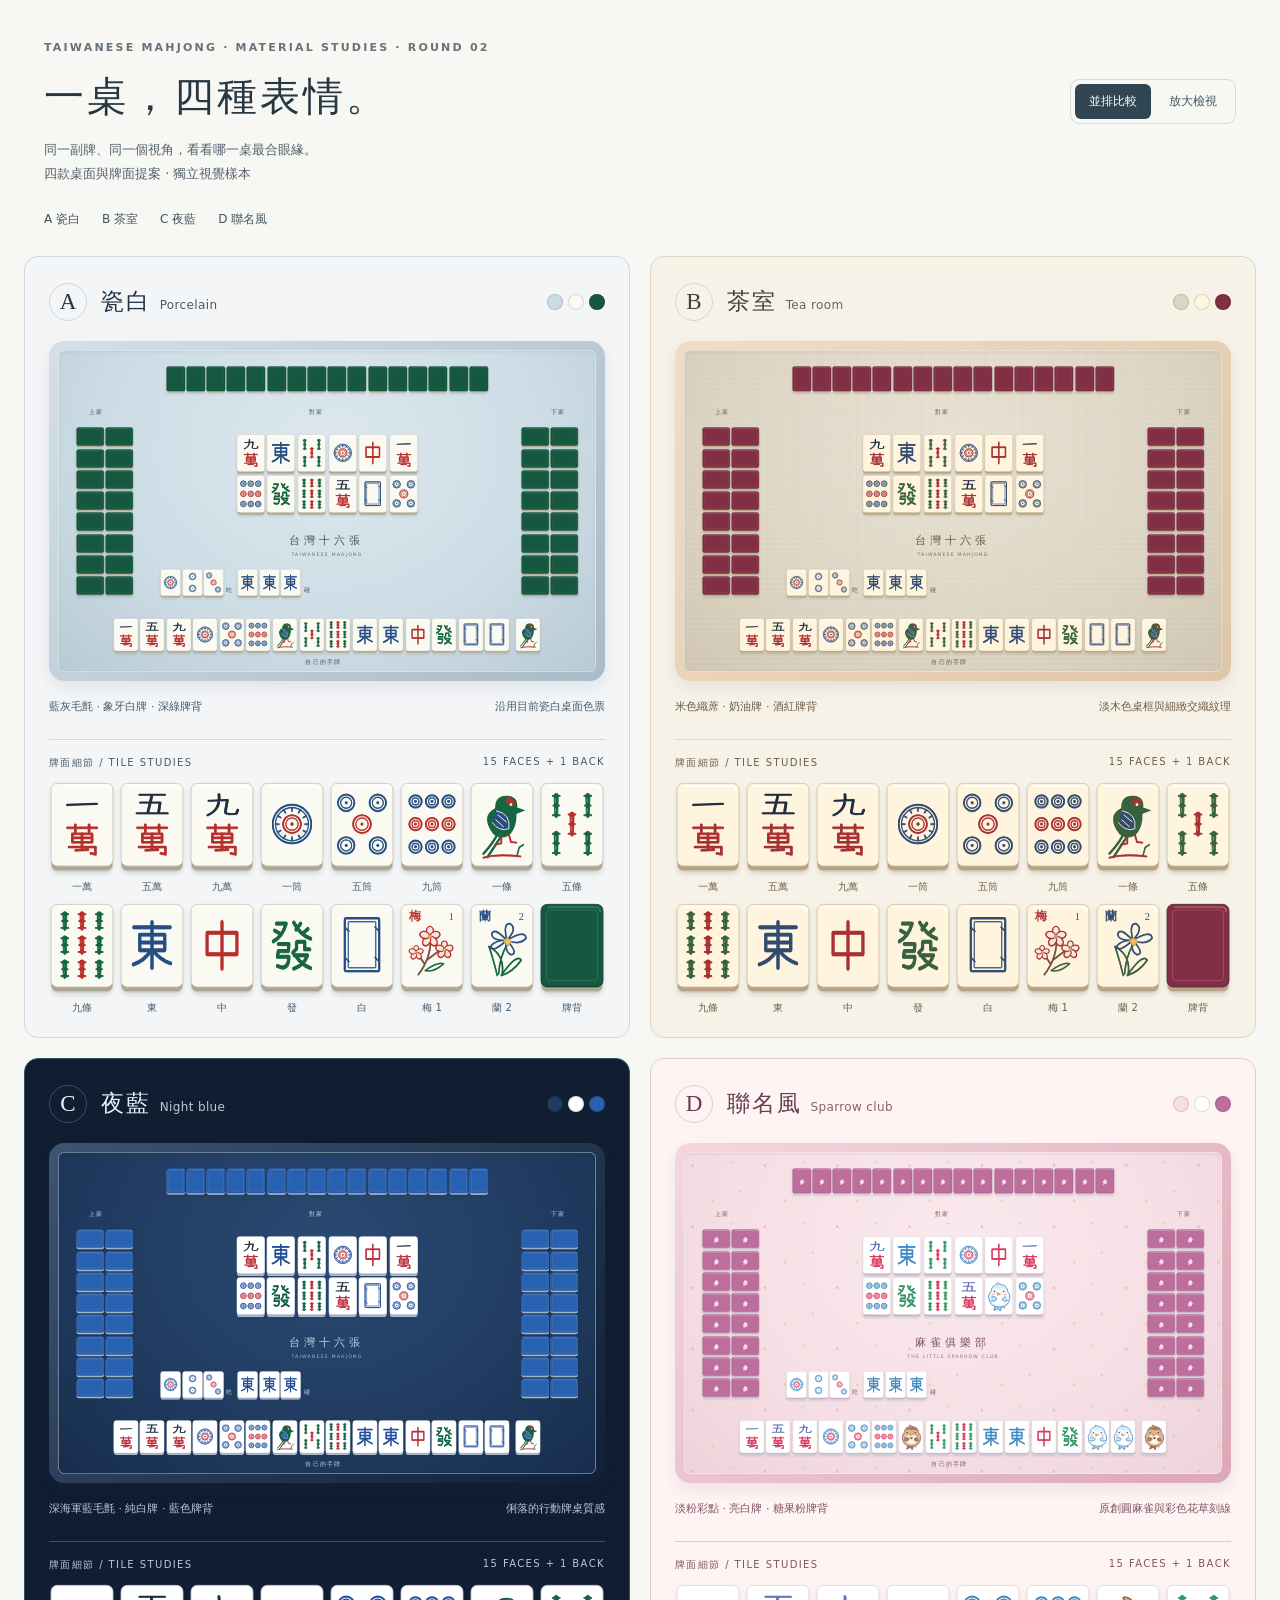
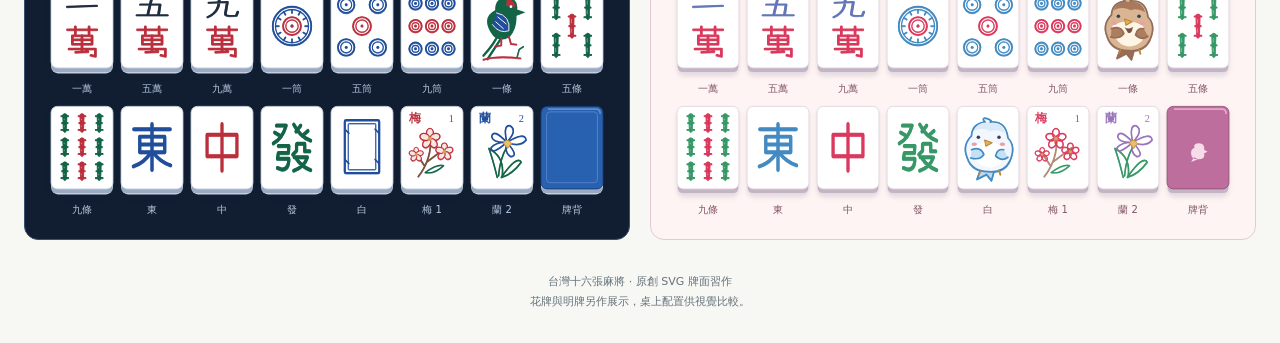
==== server/static/tile-samples.html @ 10862727 "ui: add standalone mahjong table and tile studies Add four comparable table palettes and original in" ====
<!doctype html>
<html lang="zh-Hant">
<head>
  <meta charset="utf-8">
  <meta name="viewport" content="width=device-width, initial-scale=1">
  <meta name="color-scheme" content="light">
  <link rel="icon" href="data:,">
  <title>桌與牌 · 四款樣本</title>
  <style>
    * { box-sizing: border-box; }
    :root { font-family: "Noto Sans TC", "Microsoft JhengHei", system-ui, sans-serif; color: #273741; background: #f7f7f4; }
    body { margin: 0; }
    button, a { -webkit-tap-highlight-color: transparent; }
    .masthead { max-width: 1280px; margin: auto; padding: 40px 44px 28px; }
    .eyebrow { font: 600 11px/1.5 system-ui, sans-serif; letter-spacing: .2em; text-transform: uppercase; color: #65737b; }
    .heading { display: flex; align-items: end; justify-content: space-between; gap: 24px; margin-top: 12px; }
    h1 { margin: 0; font-family: "Noto Serif TC", "PMingLiU", serif; font-weight: 500; font-size: clamp(27px, 4vw, 40px); letter-spacing: .08em; }
    .intro { margin: 14px 0 0; color: #52616b; font-size: 13px; line-height: 1.9; }
    .view-control { display: flex; flex-shrink: 0; gap: 4px; padding: 4px; border: 1px solid #d4dcdf; border-radius: 9px; }
    button { padding: 9px 14px; border: 0; border-radius: 6px; background: transparent; font: inherit; font-size: 12px; color: #43545f; cursor: pointer; }
    button[aria-pressed="true"] { color: white; background: #304753; }
    button:focus-visible, a:focus-visible { outline: 3px solid #3377a2; outline-offset: 3px; }
    .index { display: flex; gap: 22px; margin-top: 24px; }
    .index a { color: #43545f; text-decoration: none; font-size: 12px; }
    .index a:hover { text-decoration: underline; }
    .samples { display: grid; grid-template-columns: repeat(2, minmax(0, 1fr)); gap: 20px; padding: 0 24px 32px; max-width: 2000px; margin: auto; }
    .samples.is-expanded { grid-template-columns: minmax(0, 1fr); max-width: 1280px; padding-inline: 0; gap: 28px; }
    .sample { min-width: 0; overflow: hidden; background: var(--page); color: var(--ink); border: 1px solid var(--line); border-radius: 14px; padding: 26px 24px 22px; scroll-margin-top: 16px; }
    .sample-header { display: flex; align-items: center; gap: 14px; max-width: 900px; margin: 0 auto 20px; }
    .letter { display: grid; place-items: center; width: 38px; height: 38px; border: 1px solid var(--line); border-radius: 50%; font: 400 23px Georgia, serif; }
    h2 { font-family: "Noto Serif TC", "PMingLiU", serif; font-size: 23px; font-weight: 500; margin: 0; letter-spacing: .08em; }
    h2 span { font: 400 12px system-ui, sans-serif; letter-spacing: .03em; margin-left: 9px; opacity: .8; }
    .palette { display: flex; gap: 5px; margin-left: auto; }
    .swatch { width: 16px; height: 16px; border-radius: 50%; border: 1px solid #0002; background: var(--swatch); }
    .table-frame { container-type: inline-size; max-width: 900px; margin: auto; }
    .table { position: relative; aspect-ratio: 900 / 550; border: 1.65cqw solid transparent; border-radius: 2.8cqw; background: var(--felt-surface) padding-box, linear-gradient(135deg, var(--rail-hi), var(--rail)) border-box; box-shadow: 0 1.2cqw 2.8cqw #182c3a14, inset 0 0 0 .15cqw #fff7, inset 0 .3cqw .8cqw #0001; }
    .theme-B .table::before { content: ""; position: absolute; inset: 0; border-radius: 1cqw; pointer-events: none; opacity: .38; background: repeating-linear-gradient(0deg, #fff3 0 .11cqw, transparent .11cqw .45cqw), repeating-linear-gradient(90deg, #99816b18 0 .1cqw, transparent .1cqw .5cqw); }
    .theme-D .table::before { content: ""; position: absolute; inset: 0; border-radius: 1cqw; pointer-events: none; opacity: .7; background-image: radial-gradient(circle at 12% 22%, #e3aaad .19cqw, transparent .26cqw), radial-gradient(circle at 78% 65%, #b9c9df .18cqw, transparent .26cqw), radial-gradient(circle at 40% 80%, #dacb80 .18cqw, transparent .26cqw), radial-gradient(circle at 65% 17%, #c5d7b0 .17cqw, transparent .25cqw); background-size: 13cqw 11cqw; }
    .tile { display: block; min-width: 0; flex-shrink: 0; filter: drop-shadow(0 .28cqw .18cqw #15252e26); }
    .tile svg { display: block; width: 100%; height: auto; overflow: visible; }
    .opponent { position: absolute; display: grid; gap: .1cqw; }
    .opponent--top { top: 5%; left: 20%; width: 60%; grid-template-columns: repeat(16, minmax(0, 1fr)); }
    .opponent--left, .opponent--right { top: 24%; width: 10.7%; grid-template-columns: repeat(2, minmax(0, 1fr)); }
    .opponent--left { left: 3.3%; }
    .opponent--right { right: 3.3%; }
    .seat-label { position: absolute; font-size: 1.15cqw; letter-spacing: .18em; color: var(--table-ink); }
    .seat-label--top { top: 18%; left: 46.6%; }
    .seat-label--left { left: 5.7%; top: 18%; }
    .seat-label--right { right: 5.7%; top: 18%; }
    .river { position: absolute; top: 26%; left: 33%; width: 34%; display: grid; grid-template-columns: repeat(6, minmax(0, 1fr)); gap: .2cqw; }
    .table-mark { position: absolute; top: 57%; left: 36%; width: 28%; text-align: center; color: var(--table-ink); }
    .table-mark strong { display: block; font-family: "Noto Serif TC", "PMingLiU", serif; font-weight: 400; font-size: 2cqw; letter-spacing: .36em; }
    .table-mark small { display: block; font: 500 .85cqw system-ui, sans-serif; letter-spacing: .24em; margin-top: .6cqw; opacity: .8; }
    .melds { position: absolute; display: flex; gap: 2.4cqw; bottom: 23%; left: 19%; }
    .meld { display: flex; gap: .05cqw; position: relative; }
    .meld .tile { width: 3.8cqw; }
    .meld-label { position: absolute; font-size: 1cqw; color: var(--table-ink); right: -1.5cqw; bottom: .7cqw; }
    .hand { position: absolute; display: flex; gap: .12cqw; width: 83%; left: 8.5%; bottom: 5.5%; justify-content: center; }
    .hand .tile { width: 5.8%; }
    .hand .tile:last-child { margin-left: .8cqw; }
    .hand-label { bottom: 1.6%; left: 46%; }
    .sample-note { max-width: 900px; margin: 17px auto 0; display: flex; justify-content: space-between; gap: 10px; font-size: 11px; line-height: 1.7; color: var(--muted); }
    .face-sheet { max-width: 1060px; margin: 23px auto 0; border-top: 1px solid var(--line); padding-top: 16px; }
    .sheet-heading { display: flex; justify-content: space-between; gap: 12px; font-size: 10px; letter-spacing: .14em; color: var(--muted); margin-bottom: 12px; }
    .face-row { display: grid; grid-template-columns: repeat(8, minmax(0, 1fr)); gap: 9px 4px; }
    .face-item { min-width: 0; text-align: center; }
    .face-item .tile { max-width: 68px; margin: auto; filter: drop-shadow(0 3px 2px #15252e1c); }
    .face-name { display: block; font-size: 10px; color: var(--muted); margin-top: 7px; }
    .is-expanded .sample { border-radius: 0; padding: 28px 40px; }
    .is-expanded .face-row { grid-template-columns: repeat(16, minmax(0, 1fr)); gap: 4px; }
    footer { text-align: center; font-size: 11px; color: #65737b; padding: 0 24px 32px; line-height: 1.8; }
    @media (min-width: 2100px) { .samples:not(.is-expanded) { grid-template-columns: repeat(4, minmax(0, 1fr)); max-width: none; } }
    @media (max-width: 740px) {
      .masthead { padding: 26px 20px 22px; }
      .heading { align-items: start; flex-direction: column; gap: 18px; }
      .samples { grid-template-columns: minmax(0, 1fr); padding-inline: 10px; }
      .sample, .is-expanded .sample { padding: 22px 12px; }
      h2 { font-size: 20px; } h2 span { font-size: 11px; }
      .sample-note { flex-direction: column; gap: 2px; }
      .is-expanded .face-row { grid-template-columns: repeat(8, minmax(0, 1fr)); }
      .sheet-heading { letter-spacing: .04em; }
    }
    @media print { .masthead, footer { display: none; } .samples { display: block; } .sample { break-inside: avoid; margin-bottom: 20px; } }
  </style>
  <script type="module" src="./js/tile-samples.js"></script>
</head>
<body>
  <header class="masthead">
    <div class="eyebrow">Taiwanese Mahjong · Material studies · Round 02</div>
    <div class="heading">
      <h1>一桌，四種表情。</h1>
      <div class="view-control" aria-label="樣本顯示方式">
        <button type="button" data-view="compare" aria-pressed="true">並排比較</button>
        <button type="button" data-view="expanded" aria-pressed="false">放大檢視</button>
      </div>
    </div>
    <p class="intro">同一副牌、同一個視角，看看哪一桌最合眼緣。<br>四款桌面與牌面提案 · 獨立視覺樣本</p>
    <nav class="index" aria-label="四款樣本"><a href="#sample-A">A 瓷白</a><a href="#sample-B">B 茶室</a><a href="#sample-C">C 夜藍</a><a href="#sample-D">D 聯名風</a></nav>
  </header>
  <main class="samples" id="samples" aria-label="桌面與牌面樣本"></main>
  <noscript>請啟用 JavaScript，以查看四款桌面與 SVG 牌面。</noscript>
  <footer>台灣十六張麻將 · 原創 SVG 牌面習作<br>花牌與明牌另作展示，桌上配置供視覺比較。</footer>
</body>
</html>
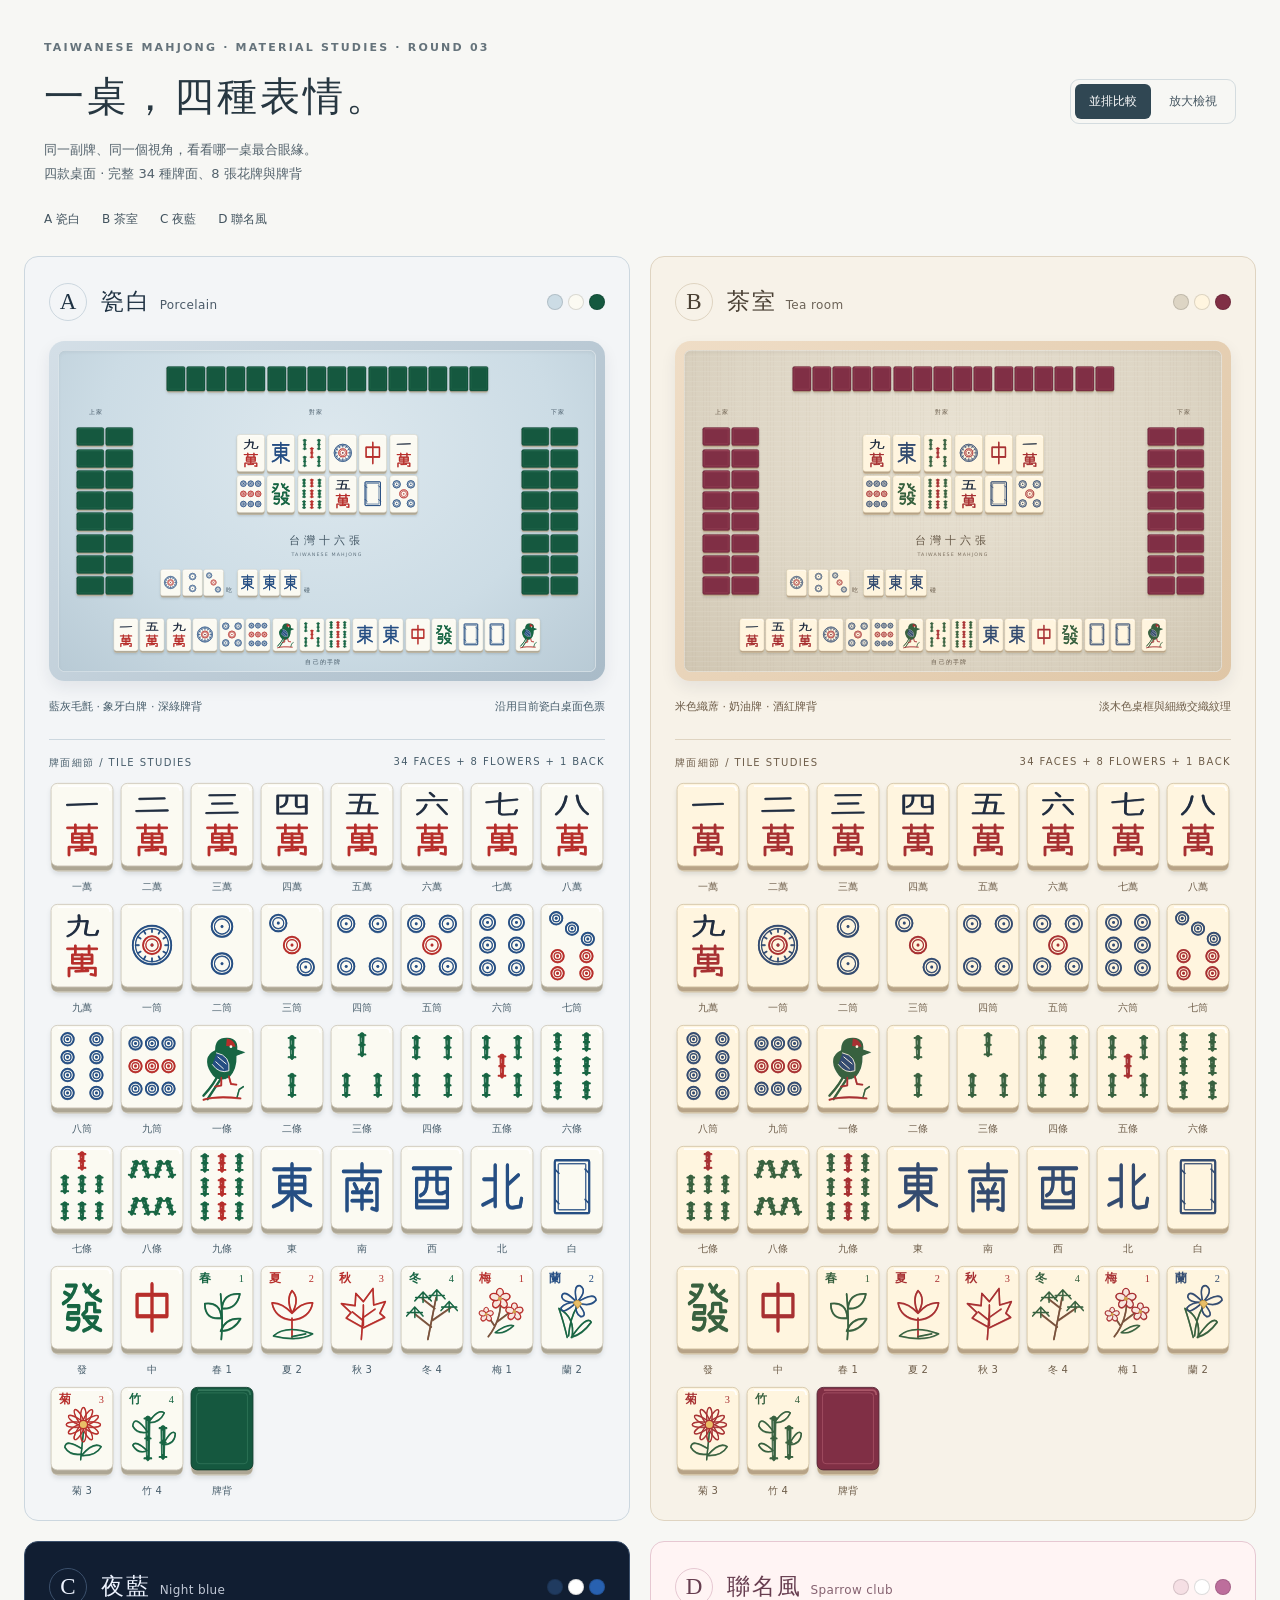
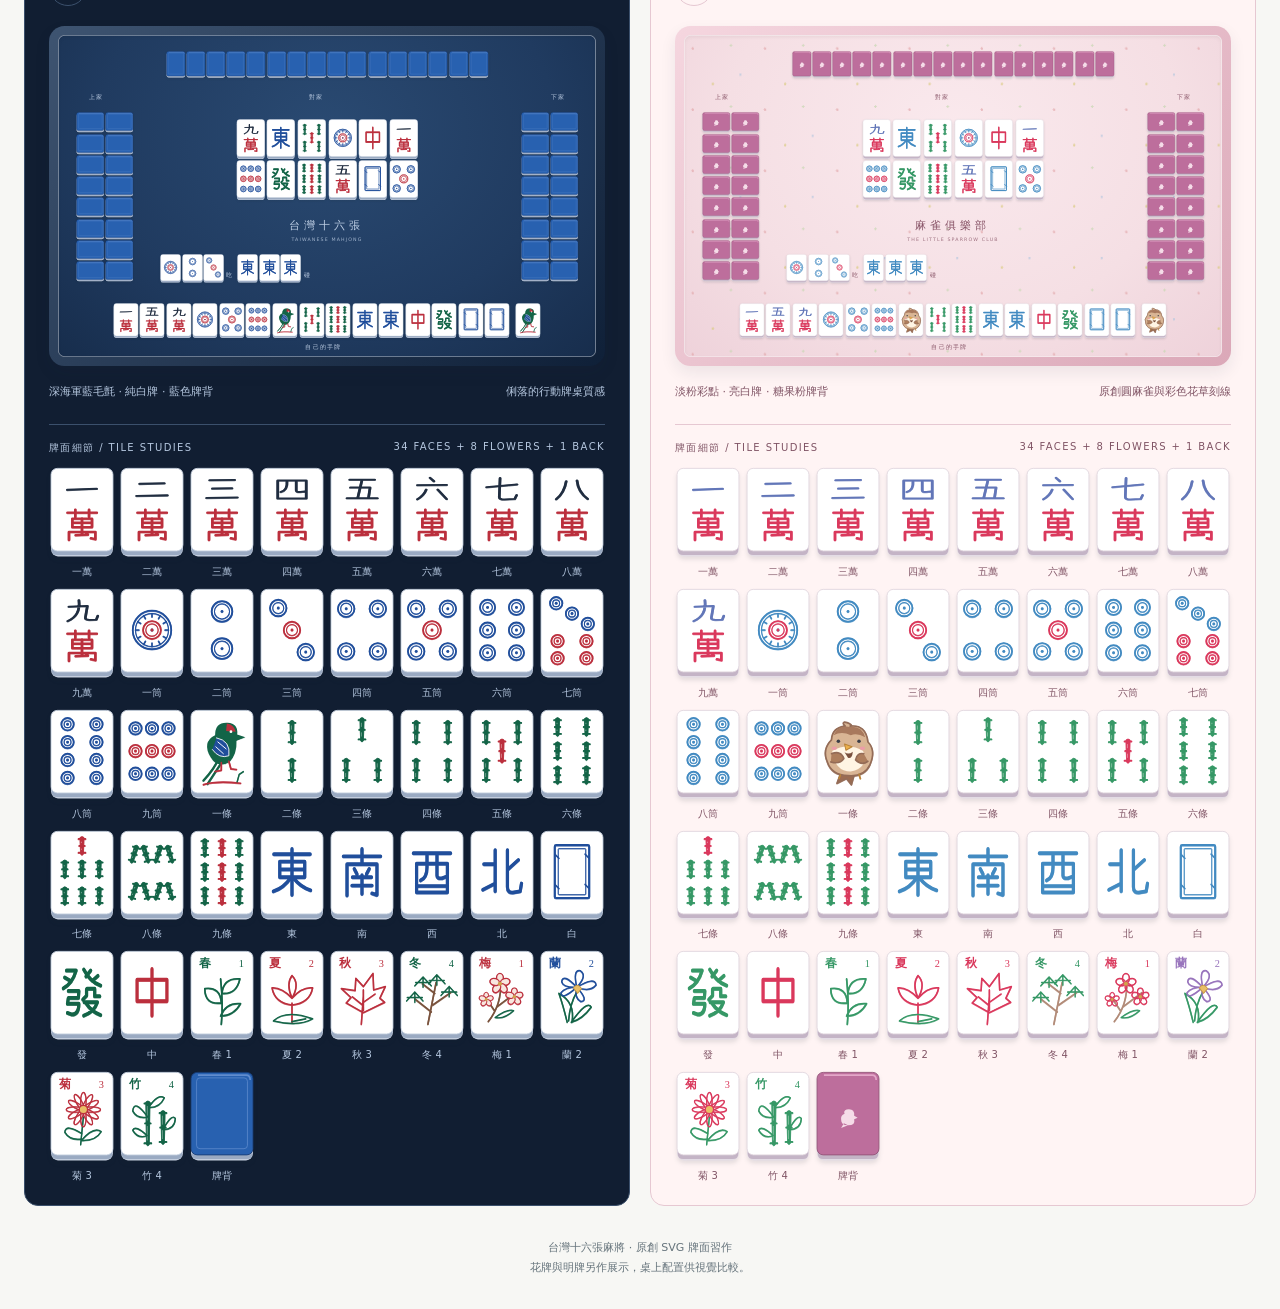
==== commit 8871837b: "ui: share the full porcelain tile set with the live app Extend the approved hand-drawn tile studies " ====
--- a/server/static/tile-samples.html
+++ b/server/static/tile-samples.html
@@ -67,7 +67,7 @@
     .face-item .tile { max-width: 68px; margin: auto; filter: drop-shadow(0 3px 2px #15252e1c); }
     .face-name { display: block; font-size: 10px; color: var(--muted); margin-top: 7px; }
     .is-expanded .sample { border-radius: 0; padding: 28px 40px; }
-    .is-expanded .face-row { grid-template-columns: repeat(16, minmax(0, 1fr)); gap: 4px; }
+    .is-expanded .face-row { grid-template-columns: repeat(9, minmax(0, 1fr)); gap: 12px 8px; }
     footer { text-align: center; font-size: 11px; color: #65737b; padding: 0 24px 32px; line-height: 1.8; }
     @media (min-width: 2100px) { .samples:not(.is-expanded) { grid-template-columns: repeat(4, minmax(0, 1fr)); max-width: none; } }
     @media (max-width: 740px) {
@@ -86,7 +86,7 @@
 </head>
 <body>
   <header class="masthead">
-    <div class="eyebrow">Taiwanese Mahjong · Material studies · Round 02</div>
+    <div class="eyebrow">Taiwanese Mahjong · Material studies · Round 03</div>
     <div class="heading">
       <h1>一桌，四種表情。</h1>
       <div class="view-control" aria-label="樣本顯示方式">
@@ -94,7 +94,7 @@
         <button type="button" data-view="expanded" aria-pressed="false">放大檢視</button>
       </div>
     </div>
-    <p class="intro">同一副牌、同一個視角，看看哪一桌最合眼緣。<br>四款桌面與牌面提案 · 獨立視覺樣本</p>
+    <p class="intro">同一副牌、同一個視角，看看哪一桌最合眼緣。<br>四款桌面 · 完整 34 種牌面、8 張花牌與牌背</p>
     <nav class="index" aria-label="四款樣本"><a href="#sample-A">A 瓷白</a><a href="#sample-B">B 茶室</a><a href="#sample-C">C 夜藍</a><a href="#sample-D">D 聯名風</a></nav>
   </header>
   <main class="samples" id="samples" aria-label="桌面與牌面樣本"></main>
